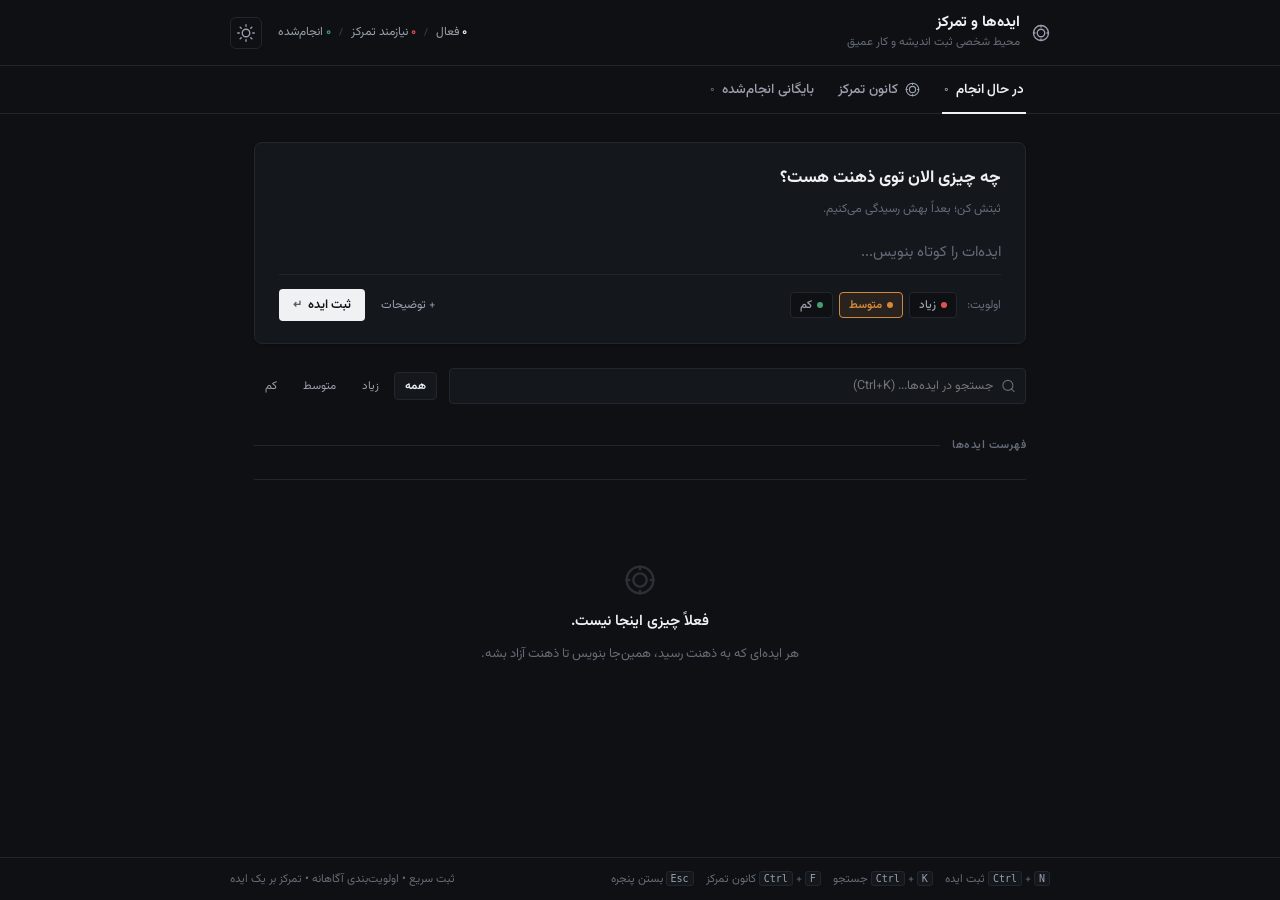
==== android/app/src/main/assets/www/index.html @ 5574c3a8 "feat: complete Android edition with offline storage engine, native Android project, and automated AP" ====
<!DOCTYPE html>
<html lang="fa" dir="rtl">
<head>
    <meta charset="UTF-8">
    <meta name="viewport" content="width=device-width, initial-scale=1.0">
    <title>ایده‌ها و تمرکز | Focus &amp; Idea Engine</title>
    <link rel="icon" type="image/x-icon" href="favicon.ico">
    <link rel="icon" type="image/png" href="img/app_icon.png">
    <!-- استایل‌ها -->
    <link rel="stylesheet" href="css/style.css">
</head>
<body class="dark-theme">

    <!-- نمادهای برداری SVG عمومی (بدون اموجی) -->
    <svg style="display: none;" aria-hidden="true">
        <symbol id="icon-target" viewBox="0 0 24 24" fill="none" stroke="currentColor" stroke-width="1.8" stroke-linecap="round" stroke-linejoin="round">
            <circle cx="12" cy="12" r="10"></circle>
            <circle cx="12" cy="12" r="5"></circle>
            <line x1="12" y1="2" x2="12" y2="4"></line>
            <line x1="12" y1="20" x2="12" y2="22"></line>
            <line x1="2" y1="12" x2="4" y2="12"></line>
            <line x1="20" y1="12" x2="22" y2="12"></line>
        </symbol>
        <symbol id="icon-sparkles" viewBox="0 0 24 24" fill="none" stroke="currentColor" stroke-width="1.8" stroke-linecap="round" stroke-linejoin="round">
            <path d="m12 3-1.9 5.8a2 2 0 0 1-1.3 1.3L3 12l5.8 1.9a2 2 0 0 1 1.3 1.3L12 21l1.9-5.8a2 2 0 0 1 1.3-1.3L21 12l-5.8-1.9a2 2 0 0 1-1.3-1.3L12 3z"></path>
        </symbol>
        <symbol id="icon-pin" viewBox="0 0 24 24" fill="none" stroke="currentColor" stroke-width="1.8" stroke-linecap="round" stroke-linejoin="round">
            <line x1="12" y1="17" x2="12" y2="22"></line>
            <path d="M5 17h14v-2l-2-2V5a1 1 0 0 0-1-1h-8a1 1 0 0 0-1 1v8l-2 2v2z"></path>
        </symbol>
        <symbol id="icon-check" viewBox="0 0 24 24" fill="none" stroke="currentColor" stroke-width="2" stroke-linecap="round" stroke-linejoin="round">
            <polyline points="20 6 9 17 4 12"></polyline>
        </symbol>
        <symbol id="icon-search" viewBox="0 0 24 24" fill="none" stroke="currentColor" stroke-width="1.8" stroke-linecap="round" stroke-linejoin="round">
            <circle cx="11" cy="11" r="8"></circle>
            <line x1="21" y1="21" x2="16.65" y2="16.65"></line>
        </symbol>
        <symbol id="icon-edit" viewBox="0 0 24 24" fill="none" stroke="currentColor" stroke-width="1.8" stroke-linecap="round" stroke-linejoin="round">
            <path d="M11 4H4a2 2 0 0 0-2 2v14a2 2 0 0 0 2 2h14a2 2 0 0 0 2-2v-7"></path>
            <path d="M18.5 2.5a2.121 2.121 0 0 1 3 3L12 15l-4 1 1-4 9.5-9.5z"></path>
        </symbol>
        <symbol id="icon-trash" viewBox="0 0 24 24" fill="none" stroke="currentColor" stroke-width="1.8" stroke-linecap="round" stroke-linejoin="round">
            <polyline points="3 6 5 6 21 6"></polyline>
            <path d="M19 6v14a2 2 0 0 1-2 2H7a2 2 0 0 1-2-2V6m3 0V4a2 2 0 0 1 2-2h4a2 2 0 0 1 2 2v2"></path>
        </symbol>
        <symbol id="icon-restore" viewBox="0 0 24 24" fill="none" stroke="currentColor" stroke-width="1.8" stroke-linecap="round" stroke-linejoin="round">
            <path d="M3 12a9 9 0 1 0 9-9 9.75 9.75 0 0 0-6.74 2.74L3 8"></path>
            <polyline points="3 3 3 8 8 8"></polyline>
        </symbol>
        <symbol id="icon-moon" viewBox="0 0 24 24" fill="none" stroke="currentColor" stroke-width="1.8" stroke-linecap="round" stroke-linejoin="round">
            <path d="M21 12.79A9 9 0 1 1 11.21 3 7 7 0 0 0 21 12.79z"></path>
        </symbol>
        <symbol id="icon-sun" viewBox="0 0 24 24" fill="none" stroke="currentColor" stroke-width="1.8" stroke-linecap="round" stroke-linejoin="round">
            <circle cx="12" cy="12" r="5"></circle>
            <line x1="12" y1="1" x2="12" y2="3"></line>
            <line x1="12" y1="21" x2="12" y2="23"></line>
            <line x1="4.22" y1="4.22" x2="5.64" y2="5.64"></line>
            <line x1="18.36" y1="18.36" x2="19.78" y2="19.78"></line>
            <line x1="1" y1="12" x2="3" y2="12"></line>
            <line x1="21" y1="12" x2="23" y2="12"></line>
            <line x1="4.22" y1="19.78" x2="5.64" y2="18.36"></line>
            <line x1="18.36" y1="5.64" x2="19.78" y2="4.22"></line>
        </symbol>
        <symbol id="icon-close" viewBox="0 0 24 24" fill="none" stroke="currentColor" stroke-width="1.8" stroke-linecap="round" stroke-linejoin="round">
            <line x1="18" y1="6" x2="6" y2="18"></line>
            <line x1="6" y1="6" x2="18" y2="18"></line>
        </symbol>
        <symbol id="icon-arrow-right" viewBox="0 0 24 24" fill="none" stroke="currentColor" stroke-width="1.8" stroke-linecap="round" stroke-linejoin="round">
            <line x1="5" y1="12" x2="19" y2="12"></line>
            <polyline points="12 5 19 12 12 19"></polyline>
        </symbol>
        <symbol id="icon-corner-down-left" viewBox="0 0 24 24" fill="none" stroke="currentColor" stroke-width="1.8" stroke-linecap="round" stroke-linejoin="round">
            <polyline points="9 10 4 15 9 20"></polyline>
            <path d="M20 4v7a4 4 0 0 1-4 4H4"></path>
        </symbol>
    </svg>

    <!-- سربرگ مینیمال و آرام -->
    <header class="app-header">
        <div class="header-inner">
            <div class="brand">
                <span class="brand-mark" aria-hidden="true">
                    <svg class="svg-icon"><use href="#icon-target"></use></svg>
                </span>
                <div class="brand-text">
                    <h1 class="brand-title">ایده‌ها و تمرکز</h1>
                    <span class="brand-tagline">محیط شخصی ثبت اندیشه و کار عمیق</span>
                </div>
            </div>

            <div class="header-controls">
                <!-- شمارنده آرام ایده‌ها -->
                <div class="status-summary" id="statsBar">
                    <span class="status-count" title="ایده‌های فعال">
                        <strong id="statActiveCount">۰</strong> فعال
                    </span>
                    <span class="status-divider">/</span>
                    <span class="status-count status-count-high" title="اولویت زیاد">
                        <strong id="statHighCount">۰</strong> نیازمند تمرکز
                    </span>
                    <span class="status-divider">/</span>
                    <span class="status-count status-count-done" title="انجام‌شده">
                        <strong id="statCompletedCount">۰</strong> انجام‌شده
                    </span>
                </div>

                <!-- تغییر تم -->
                <button type="button" id="themeToggleBtn" class="btn-theme" title="تغییر تم (تیره / روشن)" aria-label="تغییر حالت نمایش">
                    <svg class="svg-icon" id="themeSvg"><use href="#icon-sun"></use></svg>
                </button>
            </div>
        </div>
    </header>

    <!-- تب‌های اصلی (ناوبری سرمقاله‌ای و تمیز) -->
    <nav class="nav-section" aria-label="بخش‌های برنامه">
        <div class="nav-inner">
            <div class="nav-tabs">
                <button type="button" class="nav-tab active" data-tab="activeTab" id="tabBtnActive">
                    <span>در حال انجام</span>
                    <span class="tab-counter" id="activeBadge">۰</span>
                </button>
                <button type="button" class="nav-tab nav-tab-focus" data-tab="focusTab" id="tabBtnFocus">
                    <svg class="svg-icon-sm"><use href="#icon-target"></use></svg>
                    <span>کانون تمرکز</span>
                </button>
                <button type="button" class="nav-tab" data-tab="completedTab" id="tabBtnCompleted">
                    <span>بایگانی انجام‌شده</span>
                    <span class="tab-counter" id="completedBadge">۰</span>
                </button>
            </div>
        </div>
    </nav>

    <!-- بنر اطلاع‌رسانی نسخه جدید در گیت‌هاب (Update Notification Banner) -->
    <div id="updateBanner" class="update-banner hidden" role="alert" aria-live="polite">
        <div class="update-banner-inner">
            <div class="update-banner-info">
                <svg class="svg-icon-sm update-icon"><use href="#icon-sparkles"></use></svg>
                <span class="update-text">نسخه جدید <strong id="updateVersionTag"></strong> در گیت‌هاب در دسترس است!</span>
            </div>
            <div class="update-banner-actions">
                <a id="updateDownloadLink" href="https://github.com/raza6589his-collab/ideas-focus/releases/latest" target="_blank" rel="noopener noreferrer" class="btn-update-link">
                    مشاهده و دریافت نسخه جدید از گیت‌هاب
                </a>
                <button type="button" id="dismissUpdateBtn" class="btn-update-dismiss" title="بستن این اعلان">
                    <svg class="svg-icon-xs"><use href="#icon-close"></use></svg>
                </button>
            </div>
        </div>
    </div>

    <!-- محتوای صفحه -->
    <main class="main-layout">

        <!-- ================= تب ۱: ایده‌های در حال انجام ================= -->
        <section id="activeTab" class="tab-content active-content">
            
            <!-- کانون ثبت ایده (Hero Capture Arena) -->
            <div class="hero-capture">
                <form id="quickCaptureForm" class="capture-box" autocomplete="off">
                    <div class="capture-header">
                        <label for="quickTitleInput" class="capture-heading">چه چیزی الان توی ذهنت هست؟</label>
                        <span class="capture-sub">ثبتش کن؛ بعداً بهش رسیدگی می‌کنیم.</span>
                    </div>

                    <div class="capture-input-row">
                        <input 
                            type="text" 
                            id="quickTitleInput" 
                            class="capture-input" 
                            placeholder="ایده‌ات را کوتاه بنویس..." 
                            maxlength="160"
                            required
                        >
                    </div>

                    <!-- نوار ابزار ثبت سریع: تنظیم اولویت و دکمه افزودن یادداشت اختیاری -->
                    <div class="capture-toolbar">
                        <div class="capture-priority-group" role="radiogroup" aria-label="انتخاب اولویت ایده">
                            <span class="priority-label">اولویت:</span>
                            <label class="priority-choice priority-choice-high">
                                <input type="radio" name="quickPriority" value="high">
                                <span class="choice-pill"><span class="dot dot-high"></span> زیاد</span>
                            </label>
                            <label class="priority-choice priority-choice-medium">
                                <input type="radio" name="quickPriority" value="medium" checked>
                                <span class="choice-pill"><span class="dot dot-medium"></span> متوسط</span>
                            </label>
                            <label class="priority-choice priority-choice-low">
                                <input type="radio" name="quickPriority" value="low">
                                <span class="choice-pill"><span class="dot dot-low"></span> کم</span>
                            </label>
                        </div>

                        <div class="capture-actions">
                            <button type="button" id="toggleDescBtn" class="btn-text-action" title="افزودن توضیحات یا پیوند اختیاری">
                                <span id="toggleDescIcon">+</span> توضیحات
                            </button>
                            <button type="submit" class="btn-submit-idea" id="quickSubmitBtn">
                                <span>ثبت ایده</span>
                                <span class="shortcut-key">↵</span>
                            </button>
                        </div>
                    </div>

                    <!-- بخش بازشونده یادداشت تکمیلی -->
                    <div class="capture-notes-area" id="captureDetails">
                        <textarea 
                            id="quickDescInput" 
                            class="capture-textarea" 
                            placeholder="یادداشت‌ها، پیوندها یا فرضیات اولیه (اختیاری)..."
                            rows="2"
                        ></textarea>
                    </div>
                </form>
            </div>

            <!-- نوار ابزار جستجو و فیلتر محتوا -->
            <div class="list-controls">
                <div class="search-wrapper">
                    <span class="search-prefix" aria-hidden="true">
                        <svg class="svg-icon-sm"><use href="#icon-search"></use></svg>
                    </span>
                    <input 
                        type="text" 
                        id="activeSearchInput" 
                        class="search-field" 
                        placeholder="جستجو در ایده‌ها... (Ctrl+K)"
                    >
                    <button type="button" id="clearActiveSearch" class="btn-clear" title="پاک کردن جستجو" style="display: none;">
                        <svg class="svg-icon-xs"><use href="#icon-close"></use></svg>
                    </button>
                </div>

                <div class="priority-filters" role="group" aria-label="فیلتر بر اساس اولویت">
                    <button type="button" class="filter-btn active" data-priority-filter="all">همه</button>
                    <button type="button" class="filter-btn filter-btn-high" data-priority-filter="high">زیاد</button>
                    <button type="button" class="filter-btn filter-btn-medium" data-priority-filter="medium">متوسط</button>
                    <button type="button" class="filter-btn filter-btn-low" data-priority-filter="low">کم</button>
                </div>
            </div>

            <!-- سرتیتر فهرست ایده‌ها -->
            <div class="section-meta">
                <span class="meta-label">فهرست ایده‌ها</span>
                <span class="meta-rule"></span>
            </div>

            <!-- کانتینر سطرهای ایده (Editorial List Rows) -->
            <div id="activeIdeasContainer" class="editorial-list">
                <!-- سطرها از طریق JavaScript تولید می‌شوند -->
            </div>

            <!-- وضعیت خالی انسانی برای ایده‌های فعال -->
            <div id="activeEmptyState" class="empty-view" style="display: none;">
                <div class="empty-mark" aria-hidden="true">
                    <svg class="svg-icon-lg"><use href="#icon-target"></use></svg>
                </div>
                <h3 class="empty-headline">فعلاً چیزی اینجا نیست.</h3>
                <p class="empty-text">هر ایده‌ای که به ذهنت رسید، همین‌جا بنویس تا ذهنت آزاد بشه.</p>
            </div>
        </section>

        <!-- ================= تب ۲: کانون تمرکز (Focus Sanctuary) ================= -->
        <section id="focusTab" class="tab-content" style="display: none;">
            <div class="focus-sanctuary">
                <div class="focus-kicker">
                    <span class="focus-indicator-pill">
                        <svg class="svg-icon-xs"><use href="#icon-target"></use></svg>
                        کانون تمرکز
                    </span>
                    <span class="focus-motto">الان فقط همین یک مورد اهمیت دارد.</span>
                </div>

                <!-- کارت کانون تمرکز -->
                <div id="focusCard" class="focus-monolith">
                    <!-- با JavaScript رندر می‌شود -->
                </div>

                <!-- وضعیت خالی برای کانون تمرکز -->
                <div id="focusEmptyState" class="empty-view focus-empty" style="display: none;">
                    <div class="empty-mark" aria-hidden="true">
                        <svg class="svg-icon-lg"><use href="#icon-check"></use></svg>
                    </div>
                    <h3 class="empty-headline">چیزی برای تمرکز وجود ندارد.</h3>
                    <p class="empty-text">یا همه ایده‌ها به پایان رسیده‌اند، یا هنوز ایده‌ای در اولویت بالا ثبت نشده است.</p>
                    <button type="button" class="btn-action-quiet" id="focusGoToActiveBtn">بازگشت به فهرست ایده‌ها</button>
                </div>
            </div>
        </section>

        <!-- ================= تب ۳: بایگانی انجام‌شده ================= -->
        <section id="completedTab" class="tab-content" style="display: none;">
            
            <div class="archive-header">
                <div>
                    <h2 class="archive-title">بایگانی ایده‌های انجام‌شده</h2>
                    <p class="archive-desc" id="completedCountText">ایده‌های به پایان رسیده در این بخش نگهداری می‌شوند.</p>
                </div>

                <div class="search-wrapper archive-search">
                    <span class="search-prefix" aria-hidden="true">
                        <svg class="svg-icon-sm"><use href="#icon-search"></use></svg>
                    </span>
                    <input 
                        type="text" 
                        id="completedSearchInput" 
                        class="search-field" 
                        placeholder="جستجو در بایگانی..."
                    >
                    <button type="button" id="clearCompletedSearch" class="btn-clear" title="پاک کردن جستجو" style="display: none;">
                        <svg class="svg-icon-xs"><use href="#icon-close"></use></svg>
                    </button>
                </div>
            </div>

            <!-- فهرست بایگانی -->
            <div id="completedIdeasContainer" class="editorial-list archive-list">
                <!-- سطرهای تکمیل‌شده با JS درج می‌شوند -->
            </div>

            <!-- وضعیت خالی برای بایگانی -->
            <div id="completedEmptyState" class="empty-view" style="display: none;">
                <div class="empty-mark" aria-hidden="true">
                    <svg class="svg-icon-lg"><use href="#icon-check"></use></svg>
                </div>
                <h3 class="empty-headline">هنوز چیزی را تمام نکرده‌ای.</h3>
                <p class="empty-text">وقتی کاری را تمام کردی، در آرامش اینجا بایگانی می‌شود.</p>
            </div>
        </section>

    </main>

    <!-- فوتر با راهنمای ملایم میانبرها -->
    <footer class="app-footer">
        <div class="footer-inner">
            <div class="footer-shortcuts">
                <span class="shortcut-item"><kbd>Ctrl</kbd> + <kbd>N</kbd> ثبت ایده</span>
                <span class="shortcut-item"><kbd>Ctrl</kbd> + <kbd>K</kbd> جستجو</span>
                <span class="shortcut-item"><kbd>Ctrl</kbd> + <kbd>F</kbd> کانون تمرکز</span>
                <span class="shortcut-item"><kbd>Esc</kbd> بستن پنجره</span>
            </div>
            <div class="footer-brand">
                ثبت سریع • اولویت‌بندی آگاهانه • تمرکز بر یک ایده
            </div>
        </div>
    </footer>

    <!-- ================= مودال تمیز و جمع‌وجور ویرایش ایده ================= -->
    <div id="editModal" class="modal-layer" style="display: none;">
        <div class="modal-box">
            <div class="modal-top">
                <h3 class="modal-heading">ویرایش ایده</h3>
                <button type="button" class="btn-icon-close" id="closeEditModalBtn" aria-label="بستن پنجره">
                    <svg class="svg-icon-sm"><use href="#icon-close"></use></svg>
                </button>
            </div>
            <form id="editIdeaForm">
                <input type="hidden" id="editIdeaId">
                
                <div class="input-block">
                    <label for="editTitleInput" class="input-label">عنوان ایده</label>
                    <input type="text" id="editTitleInput" class="text-input" maxlength="160" required>
                </div>

                <div class="input-block">
                    <label for="editDescInput" class="input-label">یادداشت‌ها و جزئیات</label>
                    <textarea id="editDescInput" class="textarea-input" rows="3" placeholder="توضیحات اختیاری..."></textarea>
                </div>

                <div class="input-block">
                    <label class="input-label">سطح اولویت</label>
                    <div class="priority-modal-choices">
                        <label class="priority-choice priority-choice-high">
                            <input type="radio" name="editPriority" value="high">
                            <span class="choice-pill"><span class="dot dot-high"></span> زیاد</span>
                        </label>
                        <label class="priority-choice priority-choice-medium">
                            <input type="radio" name="editPriority" value="medium">
                            <span class="choice-pill"><span class="dot dot-medium"></span> متوسط</span>
                        </label>
                        <label class="priority-choice priority-choice-low">
                            <input type="radio" name="editPriority" value="low">
                            <span class="choice-pill"><span class="dot dot-low"></span> کم</span>
                        </label>
                    </div>
                </div>

                <div class="modal-footer">
                    <button type="button" class="btn-cancel" id="cancelEditBtn">انصراف</button>
                    <button type="submit" class="btn-save" id="saveEditBtn">ذخیره تغییرات</button>
                </div>
            </form>
        </div>
    </div>

    <!-- ================= مودال تأیید حذف دائمی ================= -->
    <div id="deleteModal" class="modal-layer" style="display: none;">
        <div class="modal-box modal-box-danger">
            <div class="modal-top">
                <h3 class="modal-heading">حذف دائمی</h3>
                <button type="button" class="btn-icon-close" id="closeDeleteModalBtn" aria-label="بستن پنجره">
                    <svg class="svg-icon-sm"><use href="#icon-close"></use></svg>
                </button>
            </div>
            <div class="modal-content-text">
                <p>آیا از حذف همیشگی این ایده اطمینان داری؟</p>
                <div class="target-title-preview" id="deleteIdeaTitle">...</div>
                <p class="muted-warning">این ایده برای همیشه از دیتابیس پاک خواهد شد و قابل بازگشت نیست.</p>
            </div>
            <div class="modal-footer">
                <button type="button" class="btn-cancel" id="cancelDeleteBtn">انصراف</button>
                <button type="button" class="btn-danger-confirm" id="confirmDeleteBtn">حذف برای همیشه</button>
            </div>
        </div>
    </div>

    <!-- ================= نوار ملایم اعلان (Toast) با Undo ================= -->
    <div id="toastContainer" class="toast-wrapper">
        <div id="toast" class="toast-item" style="display: none;" role="status">
            <div class="toast-content">
                <span class="toast-indicator" aria-hidden="true">
                    <svg class="svg-icon-sm"><use href="#icon-check"></use></svg>
                </span>
                <span id="toastMessage" class="toast-text">ایده به پایان رسید و بایگانی شد.</span>
                <button type="button" id="toastUndoBtn" class="toast-btn-undo">برگرداندن (Undo)</button>
            </div>
            <!-- نوار خطی تایمر ۵ ثانیه‌ای -->
            <div class="toast-timer-bar">
                <div id="toastProgress" class="toast-timer-fill"></div>
            </div>
        </div>
    </div>

    <!-- موتور ذخیره‌سازی آفلاین برای اندروید و وب -->
    <script src="js/storage_adapter.js"></script>
    <!-- اسکریپت جاوااسکریپت فرانت‌اند -->
    <script src="js/app.js"></script>
</body>
</html>
---- android/app/src/main/assets/www/css/style.css ----
/* ==========================================================================
   ایده‌ها و تمرکز (Focus & Idea Engine)
   زبان بصری سرمقاله‌ای، آرام، انسان‌محور و کاملاً راست‌چین (Persian RTL)
   ========================================================================== */

/* فونت استاندارد وزیرمتن */
@import url('https://fonts.googleapis.com/css2?family=Vazirmatn:wght@300;400;500;600;700;800&display=swap');

:root {
    --font-sans: 'Vazirmatn', -apple-system, BlinkMacSystemFont, 'Segoe UI', Roboto, Tahoma, sans-serif;
    
    /* پالت تم تیره (پیش‌فرض: خاکستری گرم و گرافیتی عمیق، بدون آبی نئونی SaaS) */
    --bg-app: #0e1013;
    --bg-surface: #14171c;
    --bg-subtle: #1a1e24;
    --bg-hover: #222630;
    
    --border-hairline: #22262e;
    --border-muted: #2d323d;
    --border-strong: #404756;

    --text-primary: #f0f1f3;
    --text-secondary: #9aa0ad;
    --text-muted: #656b78;

    /* اولویت‌های مهارشده و دارای بار اطلاعاتی */
    --priority-high: #e05252;
    --priority-high-bg: rgba(224, 82, 82, 0.1);
    --priority-high-border: rgba(224, 82, 82, 0.25);

    --priority-medium: #d4883b;
    --priority-medium-bg: rgba(212, 136, 59, 0.1);
    --priority-medium-border: rgba(212, 136, 59, 0.25);

    --priority-low: #449e72;
    --priority-low-bg: rgba(68, 158, 114, 0.1);
    --priority-low-border: rgba(68, 158, 114, 0.25);

    /* رنگ‌های عملکردی و تاکیدی آرام */
    --accent-action: #4f74a8;
    --accent-action-hover: #5d84be;
    --accent-done: #3ca36e;
    --accent-done-hover: #48b87e;
    --accent-danger: #d94848;

    /* گوشه‌ها و سایه‌ها (حداقلی، نه حبابی) */
    --radius-xs: 4px;
    --radius-sm: 6px;
    --radius-md: 8px;
    --radius-lg: 12px;
    
    --shadow-subtle: 0 1px 3px rgba(0, 0, 0, 0.2);
    --shadow-popover: 0 8px 24px rgba(0, 0, 0, 0.4);

    --transition-snappy: 140ms ease-out;
    --transition-smooth: 200ms ease;
}

/* پالت تم روشن (کاغذ سرمقاله‌ای گرم و چشم‌نواز) */
body.light-theme {
    --bg-app: #f9f8f6;
    --bg-surface: #ffffff;
    --bg-subtle: #f2f1ed;
    --bg-hover: #eae8e2;

    --border-hairline: #e6e4de;
    --border-muted: #dcd9d0;
    --border-strong: #b8b4a7;

    --text-primary: #18191c;
    --text-secondary: #5f6470;
    --text-muted: #8d929e;

    --priority-high: #c93b3b;
    --priority-high-bg: rgba(201, 59, 59, 0.08);
    --priority-high-border: rgba(201, 59, 59, 0.2);

    --priority-medium: #b86e24;
    --priority-medium-bg: rgba(184, 110, 36, 0.08);
    --priority-medium-border: rgba(184, 110, 36, 0.2);

    --priority-low: #2e8257;
    --priority-low-bg: rgba(46, 130, 87, 0.08);
    --priority-low-border: rgba(46, 130, 87, 0.2);

    --accent-action: #3a5c8c;
    --accent-action-hover: #2f4d78;

    --shadow-subtle: 0 1px 3px rgba(0, 0, 0, 0.04);
    --shadow-popover: 0 6px 20px rgba(0, 0, 0, 0.08);
}

/* بازنشانی بنیادین */
* {
    box-sizing: border-box;
    margin: 0;
    padding: 0;
}

body {
    font-family: var(--font-sans);
    background-color: var(--bg-app);
    color: var(--text-primary);
    line-height: 1.6;
    direction: rtl;
    text-align: right;
    min-height: 100vh;
    display: flex;
    flex-direction: column;
    -webkit-font-smoothing: antialiased;
    transition: background-color var(--transition-smooth), color var(--transition-smooth);
}

/* کلاس‌های عمومی SVG */
.svg-icon {
    width: 18px;
    height: 18px;
    display: inline-block;
    vertical-align: middle;
    stroke: currentColor;
    flex-shrink: 0;
}

.svg-icon-sm {
    width: 15px;
    height: 15px;
    display: inline-block;
    vertical-align: middle;
    stroke: currentColor;
    flex-shrink: 0;
}

.svg-icon-xs {
    width: 13px;
    height: 13px;
    display: inline-block;
    vertical-align: middle;
    stroke: currentColor;
    flex-shrink: 0;
}

.svg-icon-lg {
    width: 32px;
    height: 32px;
    display: inline-block;
    vertical-align: middle;
    stroke: currentColor;
}

/* ================= ۱. سربرگ (Header) ================= */
.app-header {
    background-color: var(--bg-app);
    border-bottom: 1px solid var(--border-hairline);
    padding: 14px 24px;
    position: sticky;
    top: 0;
    z-index: 40;
}

.header-inner {
    max-width: 820px;
    margin: 0 auto;
    display: flex;
    align-items: center;
    justify-content: space-between;
    gap: 16px;
}

.brand {
    display: flex;
    align-items: center;
    gap: 12px;
}

.brand-mark {
    color: var(--text-secondary);
    display: flex;
    align-items: center;
}

.brand-title {
    font-size: 15px;
    font-weight: 700;
    letter-spacing: -0.01em;
    color: var(--text-primary);
    line-height: 1.2;
}

.brand-tagline {
    font-size: 11.5px;
    color: var(--text-muted);
    display: block;
    margin-top: 1px;
}

.header-controls {
    display: flex;
    align-items: center;
    gap: 16px;
}

.status-summary {
    display: flex;
    align-items: center;
    gap: 8px;
    font-size: 12px;
    color: var(--text-secondary);
}

.status-summary strong {
    font-weight: 600;
    color: var(--text-primary);
}

.status-count-high strong {
    color: var(--priority-high);
}

.status-count-done strong {
    color: var(--accent-done);
}

.status-divider {
    color: var(--border-strong);
    font-size: 10px;
}

.btn-theme {
    background: transparent;
    border: 1px solid var(--border-hairline);
    color: var(--text-secondary);
    width: 32px;
    height: 32px;
    border-radius: var(--radius-sm);
    cursor: pointer;
    display: flex;
    align-items: center;
    justify-content: center;
    transition: all var(--transition-snappy);
}

.btn-theme:hover {
    color: var(--text-primary);
    border-color: var(--border-strong);
    background-color: var(--bg-subtle);
}

/* ================= ۲. تب‌های ناوبری سرمقاله‌ای ================= */
.nav-section {
    background-color: var(--bg-app);
    border-bottom: 1px solid var(--border-hairline);
}

.nav-inner {
    max-width: 820px;
    margin: 0 auto;
    padding: 0 24px;
}

.nav-tabs {
    display: flex;
    gap: 20px;
}

.nav-tab {
    background: transparent;
    border: none;
    border-bottom: 2px solid transparent;
    color: var(--text-secondary);
    font-family: var(--font-sans);
    font-size: 13.5px;
    font-weight: 500;
    padding: 12px 2px;
    cursor: pointer;
    display: inline-flex;
    align-items: center;
    gap: 7px;
    transition: all var(--transition-snappy);
    position: relative;
    top: 1px;
}

.nav-tab:hover {
    color: var(--text-primary);
}

.nav-tab.active {
    color: var(--text-primary);
    font-weight: 600;
    border-bottom-color: var(--text-primary);
}

.nav-tab-focus {
    color: var(--text-secondary);
}

.nav-tab-focus.active {
    color: var(--text-primary);
    border-bottom-color: var(--priority-high);
}

.tab-counter {
    font-size: 11px;
    color: var(--text-muted);
    font-weight: 400;
}

.nav-tab.active .tab-counter {
    color: var(--text-secondary);
}

/* ================= ۳. لایه‌بندی اصلی ================= */
.main-layout {
    flex: 1;
    max-width: 820px;
    width: 100%;
    margin: 0 auto;
    padding: 28px 24px 80px 24px;
}

.tab-content {
    display: flex;
    flex-direction: column;
    gap: 24px;
}

/* ================= ۴. کانون ثبت ایده (Hero Capture Arena) ================= */
.hero-capture {
    background-color: var(--bg-surface);
    border: 1px solid var(--border-hairline);
    border-radius: var(--radius-md);
    padding: 22px 24px;
    box-shadow: var(--shadow-subtle);
    transition: border-color var(--transition-snappy);
}

.hero-capture:focus-within {
    border-color: var(--border-strong);
}

.capture-header {
    margin-bottom: 12px;
}

.capture-heading {
    display: block;
    font-size: 17px;
    font-weight: 700;
    color: var(--text-primary);
    margin-bottom: 3px;
}

.capture-sub {
    font-size: 12px;
    color: var(--text-muted);
}

.capture-input-row {
    margin-bottom: 14px;
}

.capture-input {
    width: 100%;
    background: transparent;
    border: none;
    border-bottom: 1px solid var(--border-hairline);
    color: var(--text-primary);
    font-family: var(--font-sans);
    font-size: 15px;
    font-weight: 500;
    padding: 8px 0 10px 0;
    outline: none;
    transition: border-color var(--transition-snappy);
}

.capture-input:focus {
    border-bottom-color: var(--text-primary);
}

.capture-input::placeholder {
    color: var(--text-muted);
    font-weight: 400;
}

/* نوار ابزار ثبت سریع */
.capture-toolbar {
    display: flex;
    align-items: center;
    justify-content: space-between;
    gap: 12px;
    flex-wrap: wrap;
}

.capture-priority-group {
    display: flex;
    align-items: center;
    gap: 6px;
}

.priority-label {
    font-size: 12px;
    color: var(--text-muted);
    margin-left: 4px;
}

.priority-choice {
    cursor: pointer;
}

.priority-choice input {
    display: none;
}

.choice-pill {
    display: inline-flex;
    align-items: center;
    gap: 5px;
    font-size: 11.5px;
    font-weight: 500;
    padding: 3px 9px;
    border-radius: var(--radius-xs);
    border: 1px solid var(--border-hairline);
    color: var(--text-secondary);
    background-color: var(--bg-app);
    transition: all var(--transition-snappy);
}

.priority-choice input:checked + .choice-pill {
    color: var(--text-primary);
    border-color: var(--border-strong);
    background-color: var(--bg-subtle);
    font-weight: 600;
}

.priority-choice-high input:checked + .choice-pill {
    border-color: var(--priority-high);
    color: var(--priority-high);
    background-color: var(--priority-high-bg);
}

.priority-choice-medium input:checked + .choice-pill {
    border-color: var(--priority-medium);
    color: var(--priority-medium);
    background-color: var(--priority-medium-bg);
}

.priority-choice-low input:checked + .choice-pill {
    border-color: var(--priority-low);
    color: var(--priority-low);
    background-color: var(--priority-low-bg);
}

/* نقطه‌های نشانگر اولویت */
.dot {
    width: 6px;
    height: 6px;
    border-radius: 50%;
    display: inline-block;
}
.dot-high { background-color: var(--priority-high); }
.dot-medium { background-color: var(--priority-medium); }
.dot-low { background-color: var(--priority-low); }

.capture-actions {
    display: flex;
    align-items: center;
    gap: 10px;
}

.btn-text-action {
    background: transparent;
    border: none;
    color: var(--text-secondary);
    font-family: var(--font-sans);
    font-size: 12px;
    cursor: pointer;
    padding: 4px 6px;
    border-radius: var(--radius-xs);
    transition: color var(--transition-snappy);
}

.btn-text-action:hover {
    color: var(--text-primary);
}

.btn-submit-idea {
    background-color: var(--text-primary);
    color: var(--bg-app);
    border: none;
    font-family: var(--font-sans);
    font-size: 12.5px;
    font-weight: 600;
    padding: 6px 14px;
    border-radius: var(--radius-xs);
    cursor: pointer;
    display: inline-flex;
    align-items: center;
    gap: 6px;
    transition: opacity var(--transition-snappy);
}

.btn-submit-idea:hover {
    opacity: 0.9;
}

.shortcut-key {
    font-size: 11px;
    opacity: 0.65;
}

/* بازشونده توضیحات */
.capture-notes-area {
    display: none;
    margin-top: 14px;
    padding-top: 12px;
    border-top: 1px dashed var(--border-hairline);
}

.capture-notes-area.open {
    display: block;
}

.capture-textarea {
    width: 100%;
    background-color: var(--bg-app);
    border: 1px solid var(--border-hairline);
    color: var(--text-primary);
    font-family: var(--font-sans);
    font-size: 13px;
    padding: 8px 10px;
    border-radius: var(--radius-xs);
    outline: none;
    resize: vertical;
}

.capture-textarea:focus {
    border-color: var(--border-strong);
}

/* ================= ۵. ابزارهای فهرست (Search & Filter) ================= */
.list-controls {
    display: flex;
    align-items: center;
    justify-content: space-between;
    gap: 12px;
    flex-wrap: wrap;
    padding-bottom: 4px;
}

.search-wrapper {
    position: relative;
    flex: 1;
    min-width: 200px;
}

.search-prefix {
    position: absolute;
    right: 10px;
    top: 50%;
    transform: translateY(-50%);
    color: var(--text-muted);
    pointer-events: none;
    display: flex;
}

.search-field {
    width: 100%;
    background-color: var(--bg-surface);
    border: 1px solid var(--border-hairline);
    color: var(--text-primary);
    font-family: var(--font-sans);
    font-size: 12.5px;
    padding: 7px 32px 7px 28px;
    border-radius: var(--radius-xs);
    outline: none;
    transition: border-color var(--transition-snappy);
}

.search-field:focus {
    border-color: var(--border-strong);
}

.btn-clear {
    position: absolute;
    left: 8px;
    top: 50%;
    transform: translateY(-50%);
    background: transparent;
    border: none;
    color: var(--text-muted);
    cursor: pointer;
    display: flex;
}

.btn-clear:hover {
    color: var(--text-primary);
}

.priority-filters {
    display: flex;
    gap: 4px;
}

.filter-btn {
    background: transparent;
    border: 1px solid transparent;
    color: var(--text-secondary);
    font-family: var(--font-sans);
    font-size: 11.5px;
    padding: 4px 10px;
    border-radius: var(--radius-xs);
    cursor: pointer;
    transition: all var(--transition-snappy);
}

.filter-btn:hover {
    color: var(--text-primary);
    background-color: var(--bg-surface);
}

.filter-btn.active {
    color: var(--text-primary);
    background-color: var(--bg-surface);
    border-color: var(--border-hairline);
    font-weight: 600;
}

.filter-btn.filter-btn-high.active {
    color: var(--priority-high);
    border-color: var(--priority-high-border);
}

.filter-btn.filter-btn-medium.active {
    color: var(--priority-medium);
    border-color: var(--priority-medium-border);
}

.filter-btn.filter-btn-low.active {
    color: var(--priority-low);
    border-color: var(--priority-low-border);
}

/* سرتیتر فهرست */
.section-meta {
    display: flex;
    align-items: center;
    gap: 12px;
    margin-top: 4px;
}

.meta-label {
    font-size: 11.5px;
    font-weight: 600;
    color: var(--text-muted);
    text-transform: uppercase;
    letter-spacing: 0.04em;
    flex-shrink: 0;
}

.meta-rule {
    flex: 1;
    height: 1px;
    background-color: var(--border-hairline);
}

/* ================= ۶. سطرهای سرمقاله‌ای (Editorial List Rows) ================= */
.editorial-list {
    display: flex;
    flex-direction: column;
    border-top: 1px solid var(--border-hairline);
}

.editorial-row {
    border-bottom: 1px solid var(--border-hairline);
    padding: 14px 4px;
    display: flex;
    align-items: flex-start;
    gap: 14px;
    position: relative;
    transition: background-color var(--transition-snappy), opacity var(--transition-smooth);
}

.editorial-row:hover {
    background-color: rgba(255, 255, 255, 0.015);
}

/* ایده پین‌شده */
.editorial-row.is-pinned {
    background-color: rgba(79, 116, 168, 0.035);
}

/* انیمیشن تکمیل ایده */
.editorial-row.is-completing {
    opacity: 0.25;
    transform: translateX(-4px);
    transition: opacity 180ms ease, transform 180ms ease;
}

/* دکمه تکمیل دایره‌ای */
.row-check-btn {
    width: 20px;
    height: 20px;
    border-radius: 50%;
    border: 1.5px solid var(--border-muted);
    background: transparent;
    cursor: pointer;
    display: flex;
    align-items: center;
    justify-content: center;
    color: transparent;
    flex-shrink: 0;
    margin-top: 3px;
    transition: all var(--transition-snappy);
}

.row-check-btn:hover {
    border-color: var(--accent-done);
    color: var(--accent-done);
    background-color: rgba(60, 163, 110, 0.08);
}

.editorial-row.is-completing .row-check-btn {
    background-color: var(--accent-done);
    border-color: var(--accent-done);
    color: #ffffff;
}

/* بدنه سطر ایده */
.row-main {
    flex: 1;
    min-width: 0;
    display: flex;
    flex-direction: column;
    gap: 4px;
}

.row-title-line {
    display: flex;
    align-items: baseline;
    gap: 8px;
    flex-wrap: wrap;
}

.row-title {
    font-size: 15px;
    font-weight: 600;
    color: var(--text-primary);
    line-height: 1.5;
    word-break: break-word;
}

.pin-tag {
    font-size: 10.5px;
    font-weight: 500;
    color: var(--accent-action);
    display: inline-flex;
    align-items: center;
    gap: 3px;
    background-color: rgba(79, 116, 168, 0.1);
    padding: 1px 6px;
    border-radius: var(--radius-xs);
}

.row-desc {
    font-size: 13px;
    color: var(--text-secondary);
    line-height: 1.6;
    word-break: break-word;
    white-space: pre-line;
    margin-top: 2px;
}

.row-meta {
    display: flex;
    align-items: center;
    gap: 8px;
    font-size: 11.5px;
    color: var(--text-muted);
    margin-top: 3px;
}

.meta-bullet {
    opacity: 0.4;
}

.meta-priority-indicator {
    background: transparent;
    border: none;
    color: var(--text-secondary);
    font-family: var(--font-sans);
    font-size: 11.5px;
    cursor: pointer;
    display: inline-flex;
    align-items: center;
    gap: 5px;
    padding: 1px 3px;
    border-radius: var(--radius-xs);
    transition: opacity var(--transition-snappy);
}

.meta-priority-indicator:hover {
    opacity: 0.8;
}

.meta-priority-indicator.priority-high { color: var(--priority-high); }
.meta-priority-indicator.priority-medium { color: var(--priority-medium); }
.meta-priority-indicator.priority-low { color: var(--priority-low); }

/* اکشن‌های سطر ایده */
.row-actions {
    display: flex;
    align-items: center;
    gap: 6px;
    flex-shrink: 0;
    margin-top: 2px;
    opacity: 0.85;
    transition: opacity var(--transition-snappy);
}

.editorial-row:hover .row-actions {
    opacity: 1;
}

.row-action-btn {
    background: transparent;
    border: 1px solid var(--border-hairline);
    color: var(--text-secondary);
    font-family: var(--font-sans);
    font-size: 11.5px;
    padding: 4px 8px;
    border-radius: var(--radius-xs);
    cursor: pointer;
    display: inline-flex;
    align-items: center;
    gap: 4px;
    transition: all var(--transition-snappy);
}

.row-action-btn:hover {
    color: var(--text-primary);
    border-color: var(--border-strong);
    background-color: var(--bg-surface);
}

.focus-action {
    color: var(--text-primary);
}

.focus-action:hover {
    border-color: var(--text-primary);
}

.restore-action {
    color: var(--accent-done);
}

.delete-action:hover {
    color: var(--accent-danger);
    border-color: var(--accent-danger);
}

/* سطر تکمیل‌شده در بایگانی */
.completed-row {
    opacity: 0.75;
}

.completed-row .row-title {
    text-decoration: line-through;
    color: var(--text-secondary);
}

.completed-check-icon {
    width: 20px;
    height: 20px;
    color: var(--accent-done);
    display: flex;
    align-items: center;
    justify-content: center;
    flex-shrink: 0;
    margin-top: 3px;
}

/* ================= ۷. کانون تمرکز (Focus Sanctuary) ================= */
.focus-sanctuary {
    display: flex;
    flex-direction: column;
    align-items: center;
    justify-content: center;
    padding: 40px 0 60px 0;
    max-width: 620px;
    margin: 0 auto;
    width: 100%;
}

.focus-kicker {
    display: flex;
    flex-direction: column;
    align-items: center;
    gap: 8px;
    margin-bottom: 28px;
    text-align: center;
}

.focus-indicator-pill {
    display: inline-flex;
    align-items: center;
    gap: 6px;
    font-size: 12px;
    font-weight: 600;
    color: var(--text-secondary);
    letter-spacing: 0.02em;
}

.focus-motto {
    font-size: 13px;
    color: var(--text-muted);
}

.focus-monolith {
    width: 100%;
    background-color: var(--bg-surface);
    border: 1px solid var(--border-hairline);
    border-radius: var(--radius-md);
    padding: 36px 32px;
    display: flex;
    flex-direction: column;
    gap: 20px;
    box-shadow: var(--shadow-popover);
}

.focus-top-meta {
    display: flex;
    align-items: center;
    justify-content: space-between;
    font-size: 12px;
    color: var(--text-muted);
    border-bottom: 1px solid var(--border-hairline);
    padding-bottom: 12px;
}

.focus-headline {
    font-size: 26px;
    font-weight: 700;
    color: var(--text-primary);
    line-height: 1.45;
    word-break: break-word;
}

.focus-note-box {
    font-size: 14px;
    color: var(--text-secondary);
    line-height: 1.8;
    white-space: pre-line;
    background-color: var(--bg-app);
    padding: 14px 16px;
    border-radius: var(--radius-xs);
    border-right: 3px solid var(--border-strong);
}

.focus-action-group {
    display: flex;
    flex-direction: column;
    gap: 14px;
    margin-top: 10px;
    padding-top: 20px;
    border-top: 1px solid var(--border-hairline);
}

.btn-focus-primary {
    background-color: var(--accent-done);
    color: #ffffff;
    border: none;
    font-family: var(--font-sans);
    font-size: 14px;
    font-weight: 600;
    padding: 12px 24px;
    border-radius: var(--radius-xs);
    cursor: pointer;
    display: inline-flex;
    align-items: center;
    justify-content: center;
    gap: 8px;
    transition: background-color var(--transition-snappy);
}

.btn-focus-primary:hover {
    background-color: var(--accent-done-hover);
}

.focus-secondary-actions {
    display: flex;
    align-items: center;
    justify-content: space-between;
    gap: 10px;
    flex-wrap: wrap;
}

.btn-focus-sec {
    background: transparent;
    border: 1px solid var(--border-hairline);
    color: var(--text-secondary);
    font-family: var(--font-sans);
    font-size: 12px;
    padding: 7px 12px;
    border-radius: var(--radius-xs);
    cursor: pointer;
    display: inline-flex;
    align-items: center;
    gap: 5px;
    transition: all var(--transition-snappy);
}

.btn-focus-sec:hover {
    color: var(--text-primary);
    border-color: var(--border-strong);
    background-color: var(--bg-subtle);
}

/* ================= ۸. سربرگ بایگانی ================= */
.archive-header {
    display: flex;
    align-items: center;
    justify-content: space-between;
    gap: 16px;
    flex-wrap: wrap;
    border-bottom: 1px solid var(--border-hairline);
    padding-bottom: 16px;
}

.archive-title {
    font-size: 16px;
    font-weight: 700;
}

.archive-desc {
    font-size: 12px;
    color: var(--text-muted);
}

.archive-search {
    max-width: 240px;
}

/* ================= ۹. وضعیت خالی (Empty Views) ================= */
.empty-view {
    text-align: center;
    padding: 60px 20px;
    display: flex;
    flex-direction: column;
    align-items: center;
    gap: 10px;
}

.empty-mark {
    color: var(--text-muted);
    opacity: 0.35;
    margin-bottom: 4px;
}

.empty-headline {
    font-size: 15px;
    font-weight: 600;
    color: var(--text-primary);
}

.empty-text {
    font-size: 13px;
    color: var(--text-muted);
    max-width: 320px;
    line-height: 1.6;
}

.btn-action-quiet {
    margin-top: 8px;
    background: transparent;
    border: 1px solid var(--border-hairline);
    color: var(--text-secondary);
    font-family: var(--font-sans);
    font-size: 12px;
    padding: 7px 14px;
    border-radius: var(--radius-xs);
    cursor: pointer;
    transition: all var(--transition-snappy);
}

.btn-action-quiet:hover {
    color: var(--text-primary);
    border-color: var(--border-strong);
}

/* ================= ۱۰. مودال‌ها ================= */
.modal-layer {
    position: fixed;
    top: 0;
    left: 0;
    right: 0;
    bottom: 0;
    background-color: rgba(0, 0, 0, 0.6);
    backdrop-filter: blur(2px);
    display: flex;
    align-items: center;
    justify-content: center;
    padding: 20px;
    z-index: 100;
}

.modal-box {
    background-color: var(--bg-surface);
    border: 1px solid var(--border-hairline);
    border-radius: var(--radius-md);
    width: 100%;
    max-width: 480px;
    box-shadow: var(--shadow-popover);
    padding: 24px;
    display: flex;
    flex-direction: column;
    gap: 18px;
    animation: modalReveal 140ms ease-out;
}

@keyframes modalReveal {
    from { opacity: 0; transform: scale(0.98); }
    to { opacity: 1; transform: scale(1); }
}

.modal-top {
    display: flex;
    align-items: center;
    justify-content: space-between;
    border-bottom: 1px solid var(--border-hairline);
    padding-bottom: 12px;
}

.modal-heading {
    font-size: 15px;
    font-weight: 700;
}

.btn-icon-close {
    background: transparent;
    border: none;
    color: var(--text-muted);
    cursor: pointer;
    display: flex;
    padding: 4px;
}

.btn-icon-close:hover {
    color: var(--text-primary);
}

.input-block {
    display: flex;
    flex-direction: column;
    gap: 6px;
    margin-bottom: 14px;
}

.input-label {
    font-size: 12px;
    font-weight: 500;
    color: var(--text-secondary);
}

.text-input, .textarea-input {
    background-color: var(--bg-app);
    border: 1px solid var(--border-hairline);
    color: var(--text-primary);
    font-family: var(--font-sans);
    font-size: 13.5px;
    padding: 8px 12px;
    border-radius: var(--radius-xs);
    outline: none;
    transition: border-color var(--transition-snappy);
}

.text-input:focus, .textarea-input:focus {
    border-color: var(--border-strong);
}

.priority-modal-choices {
    display: flex;
    gap: 8px;
}

.modal-footer {
    display: flex;
    align-items: center;
    justify-content: flex-end;
    gap: 10px;
    margin-top: 8px;
    border-top: 1px solid var(--border-hairline);
    padding-top: 14px;
}

.btn-cancel {
    background: transparent;
    border: 1px solid var(--border-hairline);
    color: var(--text-secondary);
    font-family: var(--font-sans);
    font-size: 12.5px;
    padding: 6px 14px;
    border-radius: var(--radius-xs);
    cursor: pointer;
}

.btn-cancel:hover {
    color: var(--text-primary);
    border-color: var(--border-strong);
}

.btn-save {
    background-color: var(--text-primary);
    color: var(--bg-app);
    border: none;
    font-family: var(--font-sans);
    font-size: 12.5px;
    font-weight: 600;
    padding: 6px 16px;
    border-radius: var(--radius-xs);
    cursor: pointer;
}

.btn-save:hover {
    opacity: 0.9;
}

.modal-box-danger .target-title-preview {
    font-size: 13.5px;
    font-weight: 600;
    color: var(--text-primary);
    background-color: var(--bg-app);
    padding: 10px 12px;
    border-radius: var(--radius-xs);
    border-right: 3px solid var(--accent-danger);
    margin: 8px 0;
}

.muted-warning {
    font-size: 12px;
    color: var(--text-muted);
}

.btn-danger-confirm {
    background-color: var(--accent-danger);
    color: #ffffff;
    border: none;
    font-family: var(--font-sans);
    font-size: 12.5px;
    font-weight: 600;
    padding: 6px 14px;
    border-radius: var(--radius-xs);
    cursor: pointer;
}

/* ================= ۱۱. اعلان موقت (Toast) با Undo ================= */
.toast-wrapper {
    position: fixed;
    bottom: 24px;
    left: 24px;
    z-index: 999;
}

.toast-item {
    background-color: var(--bg-surface);
    border: 1px solid var(--border-hairline);
    border-radius: var(--radius-xs);
    box-shadow: var(--shadow-popover);
    min-width: 300px;
    overflow: hidden;
    display: flex;
    flex-direction: column;
    animation: toastReveal 160ms ease-out;
}

@keyframes toastReveal {
    from { opacity: 0; transform: translateY(8px); }
    to { opacity: 1; transform: translateY(0); }
}

.toast-content {
    padding: 10px 14px;
    display: flex;
    align-items: center;
    gap: 10px;
}

.toast-indicator {
    color: var(--accent-done);
    display: flex;
}

.toast-text {
    flex: 1;
    font-size: 12.5px;
    color: var(--text-primary);
}

.toast-btn-undo {
    background: transparent;
    color: var(--accent-action);
    border: 1px solid var(--accent-action);
    font-family: var(--font-sans);
    font-size: 11.5px;
    font-weight: 600;
    padding: 3px 8px;
    border-radius: var(--radius-xs);
    cursor: pointer;
    transition: all var(--transition-snappy);
}

.toast-btn-undo:hover {
    background-color: var(--accent-action);
    color: #ffffff;
}

.toast-timer-bar {
    width: 100%;
    height: 2px;
    background-color: var(--border-hairline);
}

.toast-timer-fill {
    height: 100%;
    background-color: var(--text-primary);
    width: 100%;
}

/* ================= ۱۲. فوتر ================= */
.app-footer {
    background-color: var(--bg-app);
    border-top: 1px solid var(--border-hairline);
    padding: 12px 24px;
    font-size: 11.5px;
    color: var(--text-muted);
}

.footer-inner {
    max-width: 820px;
    margin: 0 auto;
    display: flex;
    align-items: center;
    justify-content: space-between;
    gap: 16px;
    flex-wrap: wrap;
}

.footer-shortcuts {
    display: flex;
    gap: 12px;
    flex-wrap: wrap;
}

.shortcut-item kbd {
    background-color: var(--bg-surface);
    border: 1px solid var(--border-hairline);
    padding: 1px 4px;
    border-radius: 3px;
    font-family: monospace;
    font-size: 10px;
    color: var(--text-secondary);
}

/* ================= ۱۳. واکنش‌گرایی (Responsive) ================= */
@media (max-width: 640px) {
    .header-inner {
        flex-direction: column;
        align-items: flex-start;
    }
    .header-controls {
        width: 100%;
        justify-content: space-between;
    }
    .main-layout {
        padding: 16px 14px 60px 14px;
    }
    .hero-capture {
        padding: 16px;
    }
    .capture-toolbar {
        flex-direction: column;
        align-items: flex-start;
    }
    .capture-actions {
        width: 100%;
        justify-content: space-between;
    }
    .editorial-row {
        flex-direction: column;
        gap: 8px;
    }
    .row-actions {
        align-self: flex-end;
    }
    .focus-monolith {
        padding: 24px 18px;
    }
    .focus-headline {
        font-size: 22px;
    }
    .toast-wrapper {
        left: 12px;
        right: 12px;
        bottom: 12px;
    }
    .toast-item {
        min-width: auto;
    }
    .nav-tab {
        min-height: 44px;
        padding: 8px 12px;
    }
    .btn-action, .btn-priority-chip, .btn-pin, .btn-check {
        min-height: 40px;
    }
    .main-layout {
        padding-bottom: calc(40px + env(safe-area-inset-bottom, 0px));
    }
    .toast-wrapper {
        bottom: calc(16px + env(safe-area-inset-bottom, 0px));
    }
}

/* بهینه‌سازی لمس بومی موبایل و بریدگی‌های صفحه (Notch) */
html, body {
    -webkit-tap-highlight-color: transparent;
    touch-action: manipulation;
}

body {
    padding-top: env(safe-area-inset-top, 0px);
    padding-bottom: env(safe-area-inset-bottom, 0px);
    padding-left: env(safe-area-inset-left, 0px);
    padding-right: env(safe-area-inset-right, 0px);
}

/* ==========================================================================
   بنر اطلاع‌رسانی نسخه جدید در گیت‌هاب (GitHub Update Banner)
   ========================================================================== */
.update-banner {
    background: linear-gradient(90deg, rgba(235, 172, 39, 0.12), rgba(64, 158, 255, 0.08));
    border-bottom: 1px solid rgba(235, 172, 39, 0.28);
    padding: 10px 24px;
    font-size: 13px;
    color: var(--text-primary);
    transition: all var(--transition-smooth);
}

.update-banner.hidden {
    display: none !important;
}

.update-banner-inner {
    max-width: var(--max-content-w);
    margin: 0 auto;
    display: flex;
    align-items: center;
    justify-content: space-between;
    gap: 16px;
    flex-wrap: wrap;
}

.update-banner-info {
    display: flex;
    align-items: center;
    gap: 10px;
    color: var(--text-primary);
}

.update-icon {
    color: #e6a23c;
    flex-shrink: 0;
}

.update-text strong {
    color: var(--text-primary);
    direction: ltr;
    display: inline-block;
    font-family: var(--font-mono);
}

.update-banner-actions {
    display: flex;
    align-items: center;
    gap: 12px;
}

.btn-update-link {
    background-color: var(--accent-focus, #3273dc);
    color: #ffffff !important;
    text-decoration: none;
    font-size: 12px;
    font-weight: 500;
    padding: 6px 14px;
    border-radius: var(--radius-xs);
    transition: opacity var(--transition-snappy);
    display: inline-flex;
    align-items: center;
}

.btn-update-link:hover {
    opacity: 0.9;
}

.btn-update-dismiss {
    background: transparent;
    border: none;
    color: var(--text-muted);
    cursor: pointer;
    padding: 4px;
    display: flex;
    align-items: center;
    justify-content: center;
    border-radius: 4px;
    transition: color var(--transition-snappy);
}

.btn-update-dismiss:hover {
    color: var(--text-primary);
}
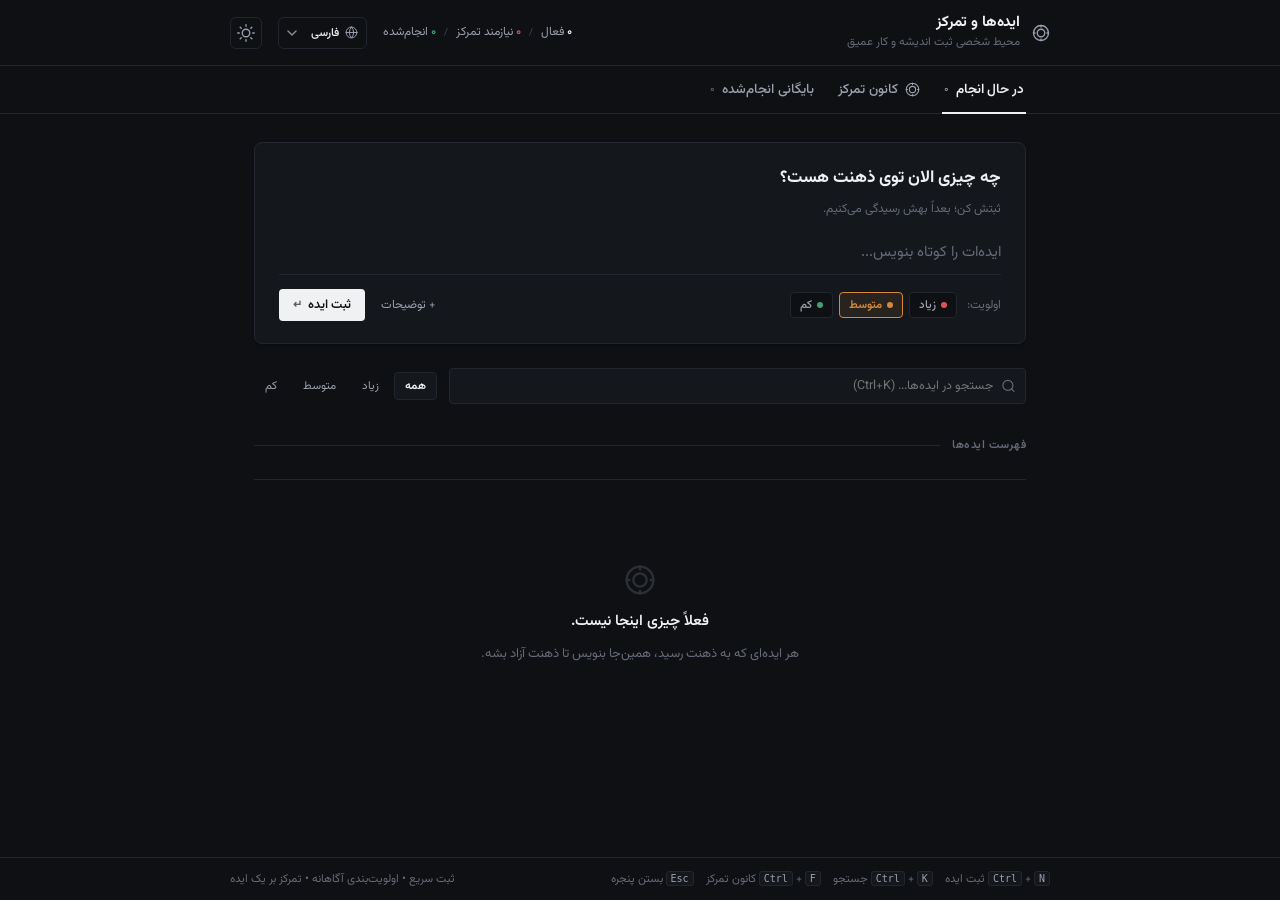
==== commit 2671188e: "feat: add 5-language internationalization (fa, en, ar, ja, it) and bump to v1.1.0" ====
--- a/android/app/src/main/assets/www/index.html
+++ b/android/app/src/main/assets/www/index.html
@@ -73,6 +73,11 @@
             <polyline points="9 10 4 15 9 20"></polyline>
             <path d="M20 4v7a4 4 0 0 1-4 4H4"></path>
         </symbol>
+        <symbol id="icon-globe" viewBox="0 0 24 24" fill="none" stroke="currentColor" stroke-width="1.8" stroke-linecap="round" stroke-linejoin="round">
+            <circle cx="12" cy="12" r="10"></circle>
+            <line x1="2" y1="12" x2="22" y2="12"></line>
+            <path d="M12 2a15.3 15.3 0 0 1 4 10 15.3 15.3 0 0 1-4 10 15.3 15.3 0 0 1-4-10 15.3 15.3 0 0 1 4-10z"></path>
+        </symbol>
     </svg>
 
     <!-- سربرگ مینیمال و آرام -->
@@ -83,29 +88,41 @@
                     <svg class="svg-icon"><use href="#icon-target"></use></svg>
                 </span>
                 <div class="brand-text">
-                    <h1 class="brand-title">ایده‌ها و تمرکز</h1>
-                    <span class="brand-tagline">محیط شخصی ثبت اندیشه و کار عمیق</span>
+                    <h1 class="brand-title" data-i18n="brand_title">ایده‌ها و تمرکز</h1>
+                    <span class="brand-tagline" data-i18n="brand_tagline">محیط شخصی ثبت اندیشه و کار عمیق</span>
                 </div>
             </div>
 
             <div class="header-controls">
                 <!-- شمارنده آرام ایده‌ها -->
                 <div class="status-summary" id="statsBar">
-                    <span class="status-count" title="ایده‌های فعال">
-                        <strong id="statActiveCount">۰</strong> فعال
+                    <span class="status-count" title="ایده‌های فعال" id="statActiveTitle">
+                        <strong id="statActiveCount">۰</strong> <span data-i18n="stat_active">فعال</span>
                     </span>
                     <span class="status-divider">/</span>
-                    <span class="status-count status-count-high" title="اولویت زیاد">
-                        <strong id="statHighCount">۰</strong> نیازمند تمرکز
+                    <span class="status-count status-count-high" title="اولویت زیاد" id="statHighTitle">
+                        <strong id="statHighCount">۰</strong> <span data-i18n="stat_focus">نیازمند تمرکز</span>
                     </span>
                     <span class="status-divider">/</span>
-                    <span class="status-count status-count-done" title="انجام‌شده">
-                        <strong id="statCompletedCount">۰</strong> انجام‌شده
-                    </span>
+                    <span class="status-count status-count-done" title="انجام‌شده" id="statCompletedTitle">
+                        <strong id="statCompletedCount">۰</strong> <span data-i18n="stat_completed">انجام‌شده</span>
+                    </span>
+                </div>
+
+                <!-- سلکتور مینیمال ۵ زبان -->
+                <div class="lang-selector-wrapper" title="انتخاب زبان" data-i18n-title="lang_select_title">
+                    <svg class="svg-icon-xs lang-globe-icon" aria-hidden="true"><use href="#icon-globe"></use></svg>
+                    <select id="languageSelect" class="lang-select" aria-label="انتخاب زبان">
+                        <option value="fa">فارسی</option>
+                        <option value="en">English</option>
+                        <option value="ar">العربية</option>
+                        <option value="ja">日本語</option>
+                        <option value="it">Italiano</option>
+                    </select>
                 </div>
 
                 <!-- تغییر تم -->
-                <button type="button" id="themeToggleBtn" class="btn-theme" title="تغییر تم (تیره / روشن)" aria-label="تغییر حالت نمایش">
+                <button type="button" id="themeToggleBtn" class="btn-theme" title="تغییر تم (تیره / روشن)" data-i18n-title="theme_toggle_title" aria-label="تغییر حالت نمایش">
                     <svg class="svg-icon" id="themeSvg"><use href="#icon-sun"></use></svg>
                 </button>
             </div>
@@ -117,15 +134,15 @@
         <div class="nav-inner">
             <div class="nav-tabs">
                 <button type="button" class="nav-tab active" data-tab="activeTab" id="tabBtnActive">
-                    <span>در حال انجام</span>
+                    <span data-i18n="tab_active">در حال انجام</span>
                     <span class="tab-counter" id="activeBadge">۰</span>
                 </button>
                 <button type="button" class="nav-tab nav-tab-focus" data-tab="focusTab" id="tabBtnFocus">
                     <svg class="svg-icon-sm"><use href="#icon-target"></use></svg>
-                    <span>کانون تمرکز</span>
+                    <span data-i18n="tab_focus">کانون تمرکز</span>
                 </button>
                 <button type="button" class="nav-tab" data-tab="completedTab" id="tabBtnCompleted">
-                    <span>بایگانی انجام‌شده</span>
+                    <span data-i18n="tab_completed">بایگانی انجام‌شده</span>
                     <span class="tab-counter" id="completedBadge">۰</span>
                 </button>
             </div>
@@ -137,13 +154,13 @@
         <div class="update-banner-inner">
             <div class="update-banner-info">
                 <svg class="svg-icon-sm update-icon"><use href="#icon-sparkles"></use></svg>
-                <span class="update-text">نسخه جدید <strong id="updateVersionTag"></strong> در گیت‌هاب در دسترس است!</span>
+                <span class="update-text"><span data-i18n="update_banner_prefix">نسخه جدید</span> <strong id="updateVersionTag"></strong> <span data-i18n="update_banner_suffix">در گیت‌هاب در دسترس است!</span></span>
             </div>
             <div class="update-banner-actions">
-                <a id="updateDownloadLink" href="https://github.com/raza6589his-collab/ideas-focus/releases/latest" target="_blank" rel="noopener noreferrer" class="btn-update-link">
+                <a id="updateDownloadLink" href="https://github.com/raza6589his-collab/ideas-focus/releases/latest" target="_blank" rel="noopener noreferrer" class="btn-update-link" data-i18n="update_banner_btn">
                     مشاهده و دریافت نسخه جدید از گیت‌هاب
                 </a>
-                <button type="button" id="dismissUpdateBtn" class="btn-update-dismiss" title="بستن این اعلان">
+                <button type="button" id="dismissUpdateBtn" class="btn-update-dismiss" title="بستن این اعلان" data-i18n-title="dismiss_update">
                     <svg class="svg-icon-xs"><use href="#icon-close"></use></svg>
                 </button>
             </div>
@@ -160,8 +177,8 @@
             <div class="hero-capture">
                 <form id="quickCaptureForm" class="capture-box" autocomplete="off">
                     <div class="capture-header">
-                        <label for="quickTitleInput" class="capture-heading">چه چیزی الان توی ذهنت هست؟</label>
-                        <span class="capture-sub">ثبتش کن؛ بعداً بهش رسیدگی می‌کنیم.</span>
+                        <label for="quickTitleInput" class="capture-heading" data-i18n="capture_heading">چه چیزی الان توی ذهنت هست؟</label>
+                        <span class="capture-sub" data-i18n="capture_sub">ثبتش کن؛ بعداً بهش رسیدگی می‌کنیم.</span>
                     </div>
 
                     <div class="capture-input-row">
@@ -170,6 +187,7 @@
                             id="quickTitleInput" 
                             class="capture-input" 
                             placeholder="ایده‌ات را کوتاه بنویس..." 
+                            data-i18n-placeholder="capture_placeholder"
                             maxlength="160"
                             required
                         >
@@ -178,27 +196,27 @@
                     <!-- نوار ابزار ثبت سریع: تنظیم اولویت و دکمه افزودن یادداشت اختیاری -->
                     <div class="capture-toolbar">
                         <div class="capture-priority-group" role="radiogroup" aria-label="انتخاب اولویت ایده">
-                            <span class="priority-label">اولویت:</span>
+                            <span class="priority-label" data-i18n="priority_label">اولویت:</span>
                             <label class="priority-choice priority-choice-high">
                                 <input type="radio" name="quickPriority" value="high">
-                                <span class="choice-pill"><span class="dot dot-high"></span> زیاد</span>
+                                <span class="choice-pill"><span class="dot dot-high"></span> <span data-i18n="priority_high">زیاد</span></span>
                             </label>
                             <label class="priority-choice priority-choice-medium">
                                 <input type="radio" name="quickPriority" value="medium" checked>
-                                <span class="choice-pill"><span class="dot dot-medium"></span> متوسط</span>
+                                <span class="choice-pill"><span class="dot dot-medium"></span> <span data-i18n="priority_medium">متوسط</span></span>
                             </label>
                             <label class="priority-choice priority-choice-low">
                                 <input type="radio" name="quickPriority" value="low">
-                                <span class="choice-pill"><span class="dot dot-low"></span> کم</span>
+                                <span class="choice-pill"><span class="dot dot-low"></span> <span data-i18n="priority_low">کم</span></span>
                             </label>
                         </div>
 
                         <div class="capture-actions">
                             <button type="button" id="toggleDescBtn" class="btn-text-action" title="افزودن توضیحات یا پیوند اختیاری">
-                                <span id="toggleDescIcon">+</span> توضیحات
+                                <span id="toggleDescIcon">+</span> <span data-i18n="toggle_desc">توضیحات</span>
                             </button>
                             <button type="submit" class="btn-submit-idea" id="quickSubmitBtn">
-                                <span>ثبت ایده</span>
+                                <span data-i18n="submit_idea">ثبت ایده</span>
                                 <span class="shortcut-key">↵</span>
                             </button>
                         </div>
@@ -210,6 +228,7 @@
                             id="quickDescInput" 
                             class="capture-textarea" 
                             placeholder="یادداشت‌ها، پیوندها یا فرضیات اولیه (اختیاری)..."
+                            data-i18n-placeholder="desc_placeholder"
                             rows="2"
                         ></textarea>
                     </div>
@@ -227,23 +246,24 @@
                         id="activeSearchInput" 
                         class="search-field" 
                         placeholder="جستجو در ایده‌ها... (Ctrl+K)"
+                        data-i18n-placeholder="search_placeholder"
                     >
-                    <button type="button" id="clearActiveSearch" class="btn-clear" title="پاک کردن جستجو" style="display: none;">
+                    <button type="button" id="clearActiveSearch" class="btn-clear" title="پاک کردن جستجو" data-i18n-title="clear_search" style="display: none;">
                         <svg class="svg-icon-xs"><use href="#icon-close"></use></svg>
                     </button>
                 </div>
 
                 <div class="priority-filters" role="group" aria-label="فیلتر بر اساس اولویت">
-                    <button type="button" class="filter-btn active" data-priority-filter="all">همه</button>
-                    <button type="button" class="filter-btn filter-btn-high" data-priority-filter="high">زیاد</button>
-                    <button type="button" class="filter-btn filter-btn-medium" data-priority-filter="medium">متوسط</button>
-                    <button type="button" class="filter-btn filter-btn-low" data-priority-filter="low">کم</button>
+                    <button type="button" class="filter-btn active" data-priority-filter="all" data-i18n="filter_all">همه</button>
+                    <button type="button" class="filter-btn filter-btn-high" data-priority-filter="high" data-i18n="priority_high">زیاد</button>
+                    <button type="button" class="filter-btn filter-btn-medium" data-priority-filter="medium" data-i18n="priority_medium">متوسط</button>
+                    <button type="button" class="filter-btn filter-btn-low" data-priority-filter="low" data-i18n="priority_low">کم</button>
                 </div>
             </div>
 
             <!-- سرتیتر فهرست ایده‌ها -->
             <div class="section-meta">
-                <span class="meta-label">فهرست ایده‌ها</span>
+                <span class="meta-label" data-i18n="section_ideas">فهرست ایده‌ها</span>
                 <span class="meta-rule"></span>
             </div>
 
@@ -257,8 +277,8 @@
                 <div class="empty-mark" aria-hidden="true">
                     <svg class="svg-icon-lg"><use href="#icon-target"></use></svg>
                 </div>
-                <h3 class="empty-headline">فعلاً چیزی اینجا نیست.</h3>
-                <p class="empty-text">هر ایده‌ای که به ذهنت رسید، همین‌جا بنویس تا ذهنت آزاد بشه.</p>
+                <h3 class="empty-headline" data-i18n="empty_active_headline">فعلاً چیزی اینجا نیست.</h3>
+                <p class="empty-text" data-i18n="empty_active_text">هر ایده‌ای که به ذهنت رسید، همین‌جا بنویس تا ذهنت آزاد بشه.</p>
             </div>
         </section>
 
@@ -268,9 +288,9 @@
                 <div class="focus-kicker">
                     <span class="focus-indicator-pill">
                         <svg class="svg-icon-xs"><use href="#icon-target"></use></svg>
-                        کانون تمرکز
-                    </span>
-                    <span class="focus-motto">الان فقط همین یک مورد اهمیت دارد.</span>
+                        <span data-i18n="focus_kicker">کانون تمرکز</span>
+                    </span>
+                    <span class="focus-motto" data-i18n="focus_motto">الان فقط همین یک مورد اهمیت دارد.</span>
                 </div>
 
                 <!-- کارت کانون تمرکز -->
@@ -283,9 +303,9 @@
                     <div class="empty-mark" aria-hidden="true">
                         <svg class="svg-icon-lg"><use href="#icon-check"></use></svg>
                     </div>
-                    <h3 class="empty-headline">چیزی برای تمرکز وجود ندارد.</h3>
-                    <p class="empty-text">یا همه ایده‌ها به پایان رسیده‌اند، یا هنوز ایده‌ای در اولویت بالا ثبت نشده است.</p>
-                    <button type="button" class="btn-action-quiet" id="focusGoToActiveBtn">بازگشت به فهرست ایده‌ها</button>
+                    <h3 class="empty-headline" data-i18n="empty_focus_headline">چیزی برای تمرکز وجود ندارد.</h3>
+                    <p class="empty-text" data-i18n="empty_focus_text">یا همه ایده‌ها به پایان رسیده‌اند، یا هنوز ایده‌ای در اولویت بالا ثبت نشده است.</p>
+                    <button type="button" class="btn-action-quiet" id="focusGoToActiveBtn" data-i18n="focus_back_btn">بازگشت به فهرست ایده‌ها</button>
                 </div>
             </div>
         </section>
@@ -295,8 +315,8 @@
             
             <div class="archive-header">
                 <div>
-                    <h2 class="archive-title">بایگانی ایده‌های انجام‌شده</h2>
-                    <p class="archive-desc" id="completedCountText">ایده‌های به پایان رسیده در این بخش نگهداری می‌شوند.</p>
+                    <h2 class="archive-title" data-i18n="archive_title">بایگانی ایده‌های انجام‌شده</h2>
+                    <p class="archive-desc" id="completedCountText" data-i18n="archive_desc">ایده‌های به پایان رسیده در این بخش نگهداری می‌شوند.</p>
                 </div>
 
                 <div class="search-wrapper archive-search">
@@ -308,8 +328,9 @@
                         id="completedSearchInput" 
                         class="search-field" 
                         placeholder="جستجو در بایگانی..."
+                        data-i18n-placeholder="archive_search_placeholder"
                     >
-                    <button type="button" id="clearCompletedSearch" class="btn-clear" title="پاک کردن جستجو" style="display: none;">
+                    <button type="button" id="clearCompletedSearch" class="btn-clear" title="پاک کردن جستجو" data-i18n-title="clear_search" style="display: none;">
                         <svg class="svg-icon-xs"><use href="#icon-close"></use></svg>
                     </button>
                 </div>
@@ -325,8 +346,8 @@
                 <div class="empty-mark" aria-hidden="true">
                     <svg class="svg-icon-lg"><use href="#icon-check"></use></svg>
                 </div>
-                <h3 class="empty-headline">هنوز چیزی را تمام نکرده‌ای.</h3>
-                <p class="empty-text">وقتی کاری را تمام کردی، در آرامش اینجا بایگانی می‌شود.</p>
+                <h3 class="empty-headline" data-i18n="empty_archive_headline">هنوز چیزی را تمام نکرده‌ای.</h3>
+                <p class="empty-text" data-i18n="empty_archive_text">وقتی کاری را تمام کردی، در آرامش اینجا بایگانی می‌شود.</p>
             </div>
         </section>
 
@@ -336,12 +357,12 @@
     <footer class="app-footer">
         <div class="footer-inner">
             <div class="footer-shortcuts">
-                <span class="shortcut-item"><kbd>Ctrl</kbd> + <kbd>N</kbd> ثبت ایده</span>
-                <span class="shortcut-item"><kbd>Ctrl</kbd> + <kbd>K</kbd> جستجو</span>
-                <span class="shortcut-item"><kbd>Ctrl</kbd> + <kbd>F</kbd> کانون تمرکز</span>
-                <span class="shortcut-item"><kbd>Esc</kbd> بستن پنجره</span>
-            </div>
-            <div class="footer-brand">
+                <span class="shortcut-item"><kbd>Ctrl</kbd> + <kbd>N</kbd> <span data-i18n="shortcut_capture">ثبت ایده</span></span>
+                <span class="shortcut-item"><kbd>Ctrl</kbd> + <kbd>K</kbd> <span data-i18n="shortcut_search">جستجو</span></span>
+                <span class="shortcut-item"><kbd>Ctrl</kbd> + <kbd>F</kbd> <span data-i18n="shortcut_focus">کانون تمرکز</span></span>
+                <span class="shortcut-item"><kbd>Esc</kbd> <span data-i18n="shortcut_close">بستن پنجره</span></span>
+            </div>
+            <div class="footer-brand" data-i18n="footer_brand">
                 ثبت سریع • اولویت‌بندی آگاهانه • تمرکز بر یک ایده
             </div>
         </div>
@@ -351,8 +372,8 @@
     <div id="editModal" class="modal-layer" style="display: none;">
         <div class="modal-box">
             <div class="modal-top">
-                <h3 class="modal-heading">ویرایش ایده</h3>
-                <button type="button" class="btn-icon-close" id="closeEditModalBtn" aria-label="بستن پنجره">
+                <h3 class="modal-heading" data-i18n="edit_modal_title">ویرایش ایده</h3>
+                <button type="button" class="btn-icon-close" id="closeEditModalBtn" aria-label="بستن پنجره" data-i18n-title="close_modal">
                     <svg class="svg-icon-sm"><use href="#icon-close"></use></svg>
                 </button>
             </div>
@@ -360,36 +381,36 @@
                 <input type="hidden" id="editIdeaId">
                 
                 <div class="input-block">
-                    <label for="editTitleInput" class="input-label">عنوان ایده</label>
+                    <label for="editTitleInput" class="input-label" data-i18n="edit_title_label">عنوان ایده</label>
                     <input type="text" id="editTitleInput" class="text-input" maxlength="160" required>
                 </div>
 
                 <div class="input-block">
-                    <label for="editDescInput" class="input-label">یادداشت‌ها و جزئیات</label>
-                    <textarea id="editDescInput" class="textarea-input" rows="3" placeholder="توضیحات اختیاری..."></textarea>
+                    <label for="editDescInput" class="input-label" data-i18n="edit_desc_label">یادداشت‌ها و جزئیات</label>
+                    <textarea id="editDescInput" class="textarea-input" rows="3" placeholder="توضیحات اختیاری..." data-i18n-placeholder="edit_desc_placeholder"></textarea>
                 </div>
 
                 <div class="input-block">
-                    <label class="input-label">سطح اولویت</label>
+                    <label class="input-label" data-i18n="edit_priority_label">سطح اولویت</label>
                     <div class="priority-modal-choices">
                         <label class="priority-choice priority-choice-high">
                             <input type="radio" name="editPriority" value="high">
-                            <span class="choice-pill"><span class="dot dot-high"></span> زیاد</span>
+                            <span class="choice-pill"><span class="dot dot-high"></span> <span data-i18n="priority_high">زیاد</span></span>
                         </label>
                         <label class="priority-choice priority-choice-medium">
                             <input type="radio" name="editPriority" value="medium">
-                            <span class="choice-pill"><span class="dot dot-medium"></span> متوسط</span>
+                            <span class="choice-pill"><span class="dot dot-medium"></span> <span data-i18n="priority_medium">متوسط</span></span>
                         </label>
                         <label class="priority-choice priority-choice-low">
                             <input type="radio" name="editPriority" value="low">
-                            <span class="choice-pill"><span class="dot dot-low"></span> کم</span>
+                            <span class="choice-pill"><span class="dot dot-low"></span> <span data-i18n="priority_low">کم</span></span>
                         </label>
                     </div>
                 </div>
 
                 <div class="modal-footer">
-                    <button type="button" class="btn-cancel" id="cancelEditBtn">انصراف</button>
-                    <button type="submit" class="btn-save" id="saveEditBtn">ذخیره تغییرات</button>
+                    <button type="button" class="btn-cancel" id="cancelEditBtn" data-i18n="btn_cancel">انصراف</button>
+                    <button type="submit" class="btn-save" id="saveEditBtn" data-i18n="btn_save">ذخیره تغییرات</button>
                 </div>
             </form>
         </div>
@@ -399,19 +420,19 @@
     <div id="deleteModal" class="modal-layer" style="display: none;">
         <div class="modal-box modal-box-danger">
             <div class="modal-top">
-                <h3 class="modal-heading">حذف دائمی</h3>
-                <button type="button" class="btn-icon-close" id="closeDeleteModalBtn" aria-label="بستن پنجره">
+                <h3 class="modal-heading" data-i18n="delete_modal_title">حذف دائمی</h3>
+                <button type="button" class="btn-icon-close" id="closeDeleteModalBtn" aria-label="بستن پنجره" data-i18n-title="close_modal">
                     <svg class="svg-icon-sm"><use href="#icon-close"></use></svg>
                 </button>
             </div>
             <div class="modal-content-text">
-                <p>آیا از حذف همیشگی این ایده اطمینان داری؟</p>
+                <p data-i18n="delete_confirm_q">آیا از حذف همیشگی این ایده اطمینان داری؟</p>
                 <div class="target-title-preview" id="deleteIdeaTitle">...</div>
-                <p class="muted-warning">این ایده برای همیشه از دیتابیس پاک خواهد شد و قابل بازگشت نیست.</p>
+                <p class="muted-warning" data-i18n="delete_warning">این ایده برای همیشه از دیتابیس پاک خواهد شد و قابل بازگشت نیست.</p>
             </div>
             <div class="modal-footer">
-                <button type="button" class="btn-cancel" id="cancelDeleteBtn">انصراف</button>
-                <button type="button" class="btn-danger-confirm" id="confirmDeleteBtn">حذف برای همیشه</button>
+                <button type="button" class="btn-cancel" id="cancelDeleteBtn" data-i18n="btn_cancel">انصراف</button>
+                <button type="button" class="btn-danger-confirm" id="confirmDeleteBtn" data-i18n="btn_delete_confirm">حذف برای همیشه</button>
             </div>
         </div>
     </div>
@@ -423,8 +444,8 @@
                 <span class="toast-indicator" aria-hidden="true">
                     <svg class="svg-icon-sm"><use href="#icon-check"></use></svg>
                 </span>
-                <span id="toastMessage" class="toast-text">ایده به پایان رسید و بایگانی شد.</span>
-                <button type="button" id="toastUndoBtn" class="toast-btn-undo">برگرداندن (Undo)</button>
+                <span id="toastMessage" class="toast-text" data-i18n="toast_completed">ایده به پایان رسید و بایگانی شد.</span>
+                <button type="button" id="toastUndoBtn" class="toast-btn-undo" data-i18n="toast_undo">برگرداندن (Undo)</button>
             </div>
             <!-- نوار خطی تایمر ۵ ثانیه‌ای -->
             <div class="toast-timer-bar">
@@ -433,6 +454,8 @@
         </div>
     </div>
 
+    <!-- ماژول بین‌المللی‌سازی ۵ زبانه -->
+    <script src="js/i18n.js"></script>
     <!-- موتور ذخیره‌سازی آفلاین برای اندروید و وب -->
     <script src="js/storage_adapter.js"></script>
     <!-- اسکریپت جاوااسکریپت فرانت‌اند -->
--- a/android/app/src/main/assets/www/css/style.css
+++ b/android/app/src/main/assets/www/css/style.css
@@ -243,6 +243,92 @@
     color: var(--text-primary);
     border-color: var(--border-strong);
     background-color: var(--bg-subtle);
+}
+
+/* سلکتور مینیمال زبان در هدر */
+.lang-selector-wrapper {
+    position: relative;
+    display: inline-flex;
+    align-items: center;
+    background-color: transparent;
+    border: 1px solid var(--border-hairline);
+    border-radius: var(--radius-sm);
+    padding: 0 8px;
+    height: 32px;
+    transition: border-color var(--transition-snappy), background-color var(--transition-snappy);
+}
+
+.lang-selector-wrapper:hover {
+    border-color: var(--border-strong);
+    background-color: var(--bg-subtle);
+}
+
+.lang-globe-icon {
+    color: var(--text-secondary);
+    margin-inline-end: 6px;
+    pointer-events: none;
+    flex-shrink: 0;
+}
+
+.lang-select {
+    background: transparent;
+    border: none;
+    color: var(--text-primary);
+    font-family: inherit;
+    font-size: 11.5px;
+    font-weight: 500;
+    cursor: pointer;
+    outline: none;
+    padding: 0;
+    appearance: none;
+    -webkit-appearance: none;
+    padding-inline-end: 14px;
+    background-image: url("data:image/svg+xml,%3Csvg xmlns='http://www.w3.org/2000/svg' width='10' height='6' viewBox='0 0 10 6' fill='none'%3E%3Cpath d='M1 1L5 5L9 1' stroke='%23888888' stroke-width='1.5' stroke-linecap='round' stroke-linejoin='round'/%3E%3C/svg%3E");
+    background-repeat: no-repeat;
+    background-position: left 0 center;
+}
+
+html[dir="rtl"] .lang-select {
+    background-position: left 0 center;
+}
+
+html[dir="ltr"] .lang-select {
+    background-position: right 0 center;
+}
+
+.lang-select option {
+    background-color: var(--bg-surface);
+    color: var(--text-primary);
+}
+
+/* تطبیق‌پذیری LTR */
+html[dir="ltr"] body,
+body[dir="ltr"] {
+    direction: ltr;
+    text-align: left;
+}
+
+html[dir="ltr"] .search-prefix {
+    left: 10px;
+    right: auto;
+}
+
+html[dir="ltr"] .search-field {
+    padding: 7px 28px 7px 32px;
+}
+
+html[dir="ltr"] .btn-clear {
+    right: 8px;
+    left: auto;
+}
+
+html[dir="ltr"] .priority-label {
+    margin-right: 4px;
+    margin-left: 0;
+}
+
+html[dir="ltr"] #focusExitBtn svg {
+    transform: scaleX(-1);
 }
 
 /* ================= ۲. تب‌های ناوبری سرمقاله‌ای ================= */
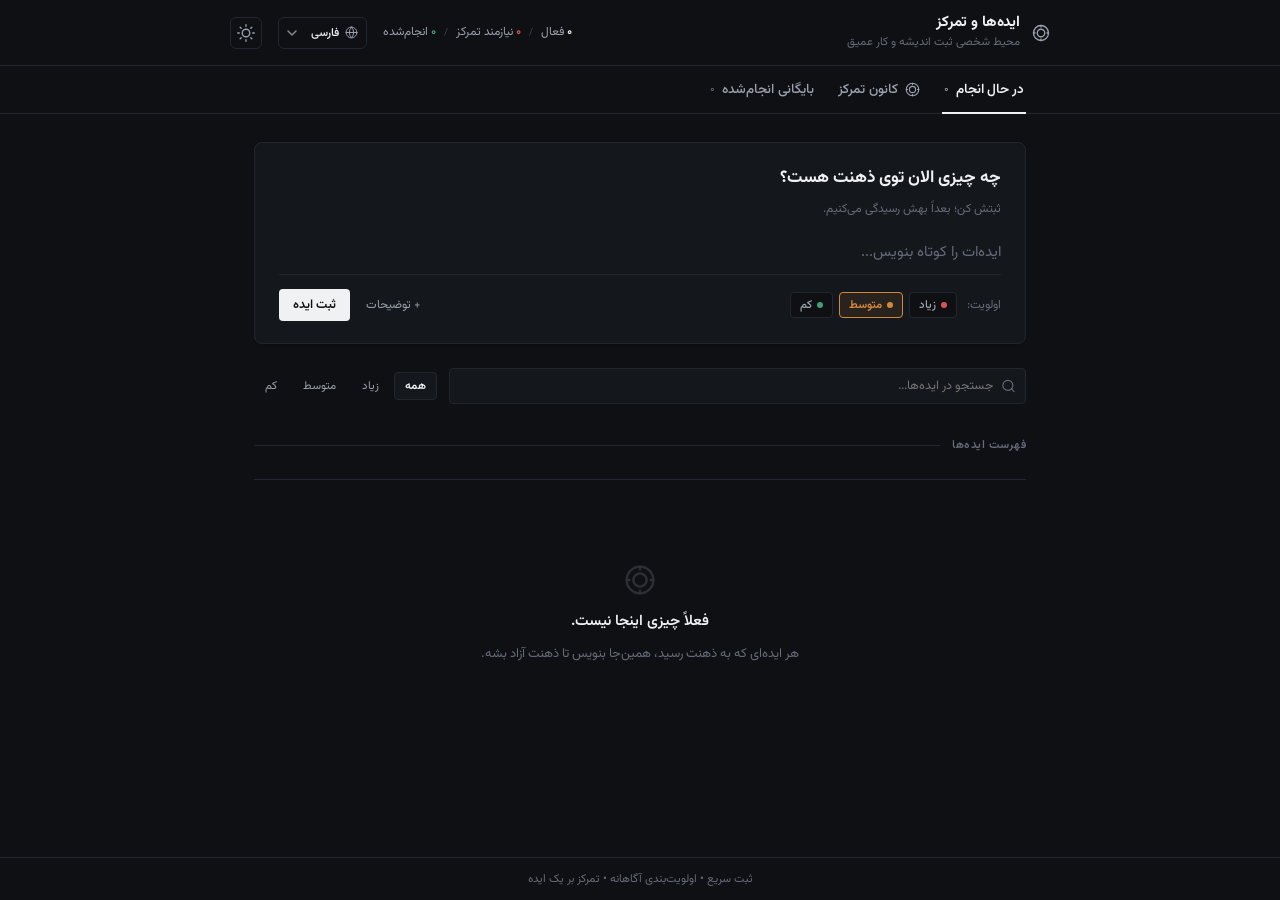
==== commit 834717de: "fix(android): remove desktop shortcuts from mobile UI and bump to v1.1.1" ====
--- a/android/app/src/main/assets/www/index.html
+++ b/android/app/src/main/assets/www/index.html
@@ -217,7 +217,6 @@
                             </button>
                             <button type="submit" class="btn-submit-idea" id="quickSubmitBtn">
                                 <span data-i18n="submit_idea">ثبت ایده</span>
-                                <span class="shortcut-key">↵</span>
                             </button>
                         </div>
                     </div>
@@ -245,7 +244,7 @@
                         type="text" 
                         id="activeSearchInput" 
                         class="search-field" 
-                        placeholder="جستجو در ایده‌ها... (Ctrl+K)"
+                        placeholder="جستجو در ایده‌ها..."
                         data-i18n-placeholder="search_placeholder"
                     >
                     <button type="button" id="clearActiveSearch" class="btn-clear" title="پاک کردن جستجو" data-i18n-title="clear_search" style="display: none;">
@@ -353,15 +352,9 @@
 
     </main>
 
-    <!-- فوتر با راهنمای ملایم میانبرها -->
+    <!-- فوتر ملایم -->
     <footer class="app-footer">
         <div class="footer-inner">
-            <div class="footer-shortcuts">
-                <span class="shortcut-item"><kbd>Ctrl</kbd> + <kbd>N</kbd> <span data-i18n="shortcut_capture">ثبت ایده</span></span>
-                <span class="shortcut-item"><kbd>Ctrl</kbd> + <kbd>K</kbd> <span data-i18n="shortcut_search">جستجو</span></span>
-                <span class="shortcut-item"><kbd>Ctrl</kbd> + <kbd>F</kbd> <span data-i18n="shortcut_focus">کانون تمرکز</span></span>
-                <span class="shortcut-item"><kbd>Esc</kbd> <span data-i18n="shortcut_close">بستن پنجره</span></span>
-            </div>
             <div class="footer-brand" data-i18n="footer_brand">
                 ثبت سریع • اولویت‌بندی آگاهانه • تمرکز بر یک ایده
             </div>
--- a/android/app/src/main/assets/www/css/style.css
+++ b/android/app/src/main/assets/www/css/style.css
@@ -1426,25 +1426,19 @@
     margin: 0 auto;
     display: flex;
     align-items: center;
-    justify-content: space-between;
+    justify-content: center;
+    text-align: center;
     gap: 16px;
     flex-wrap: wrap;
 }
 
 .footer-shortcuts {
-    display: flex;
-    gap: 12px;
-    flex-wrap: wrap;
-}
-
-.shortcut-item kbd {
-    background-color: var(--bg-surface);
-    border: 1px solid var(--border-hairline);
-    padding: 1px 4px;
-    border-radius: 3px;
-    font-family: monospace;
-    font-size: 10px;
-    color: var(--text-secondary);
+    display: none !important;
+}
+
+.footer-brand {
+    text-align: center;
+    width: 100%;
 }
 
 /* ================= ۱۳. واکنش‌گرایی (Responsive) ================= */
